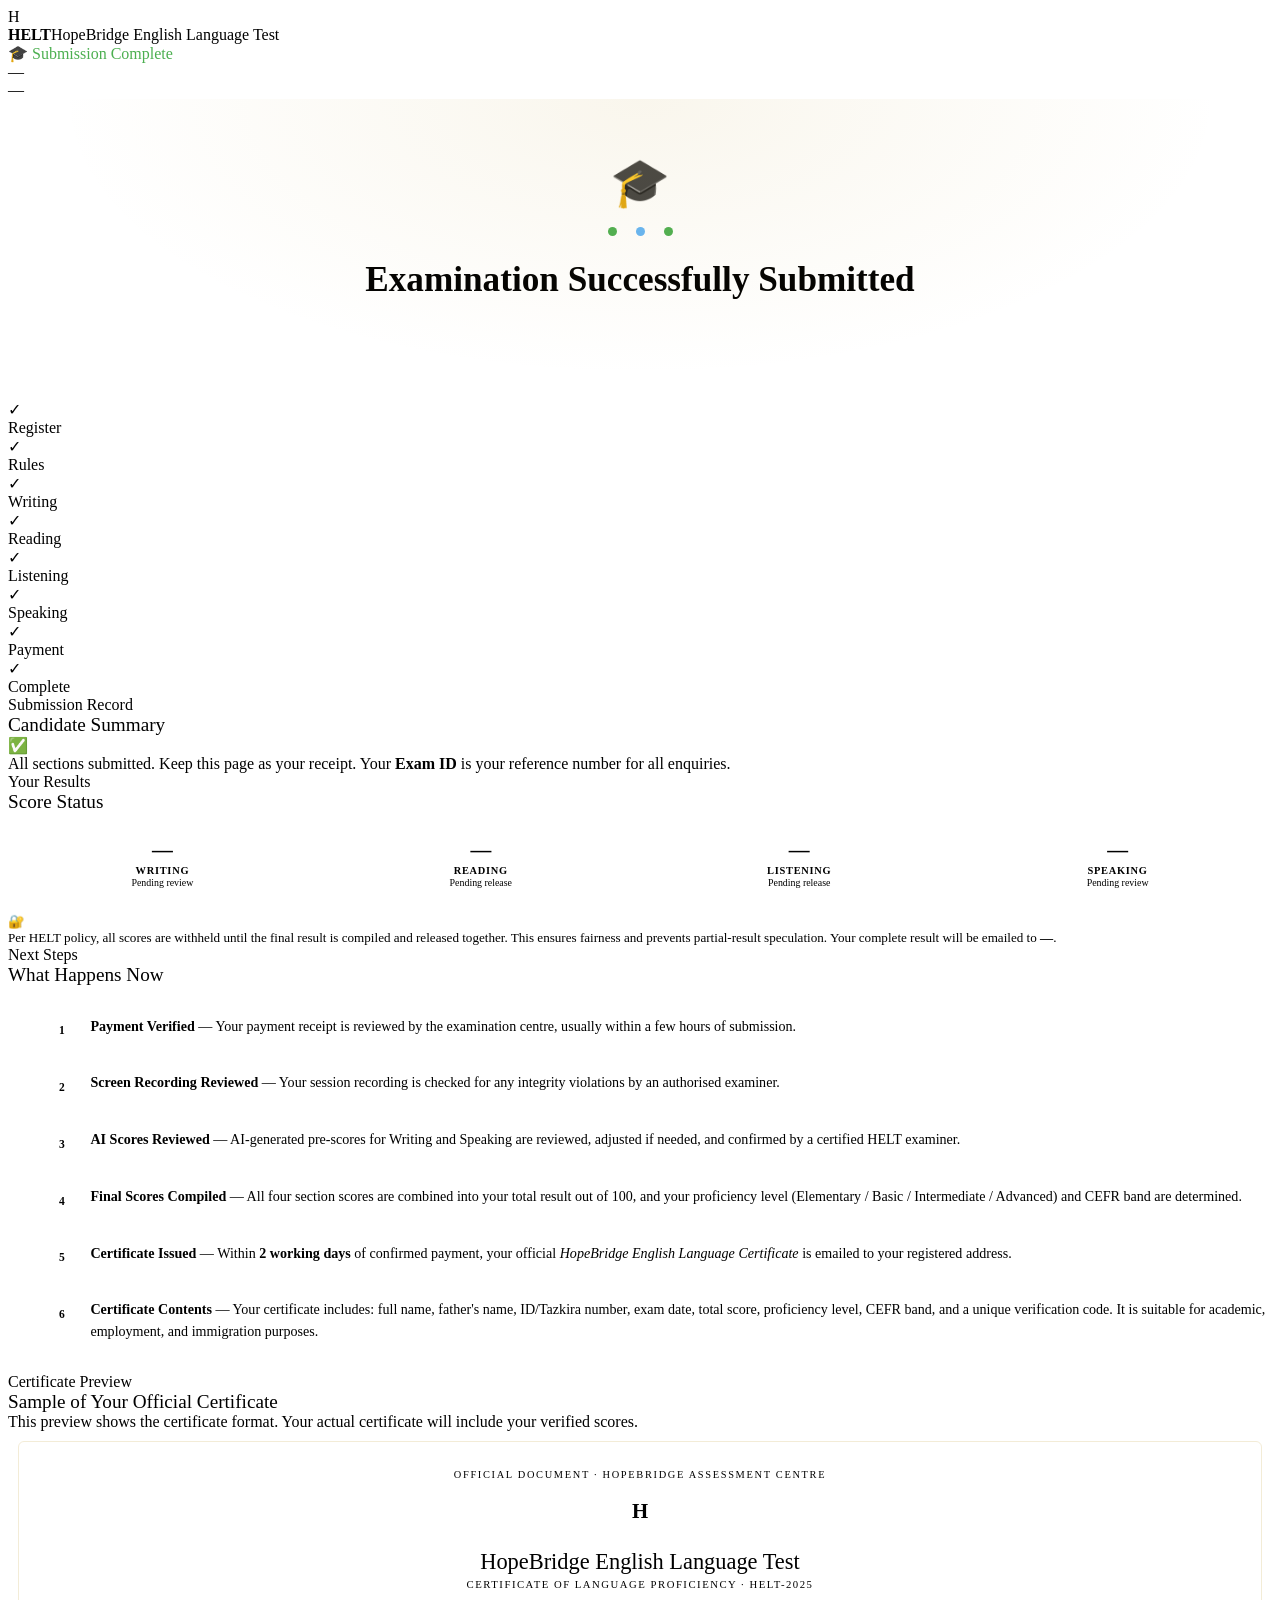
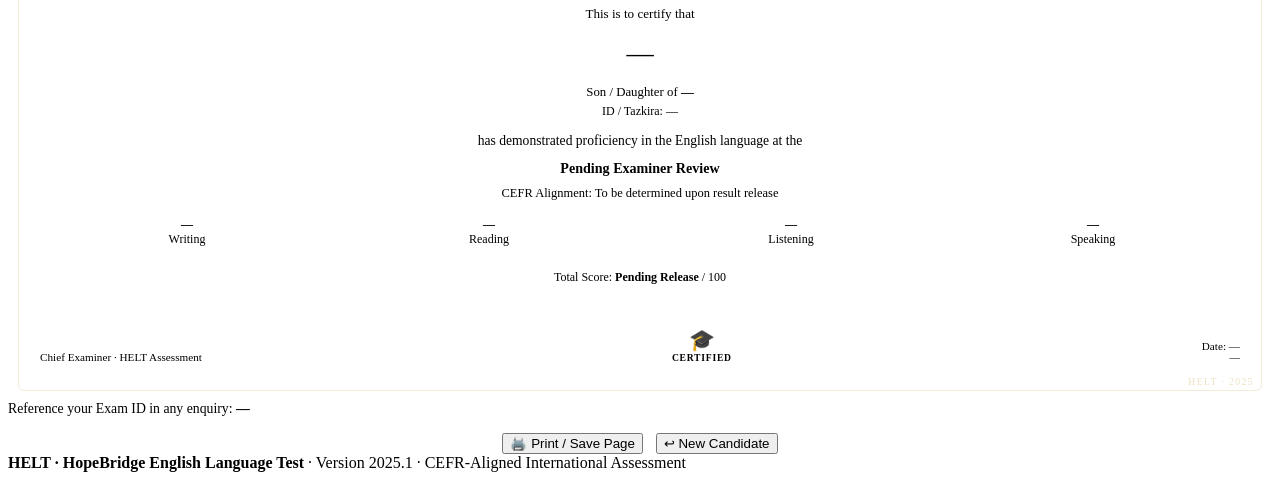
==== complete.html @ 93f9d71b "Add files via upload" ====
<!DOCTYPE html>
<html lang="en">
<head>
<meta charset="UTF-8"/><meta name="viewport" content="width=device-width,initial-scale=1"/>
<title>Submission Complete — HELT</title>
<link rel="stylesheet" href="css/style.css"/>
<style>
/* Hero */
.complete-hero{
  background:linear-gradient(160deg, var(--ink) 0%, #0D2A50 100%);
  padding:3.5rem 2rem 2.5rem;
  text-align:center;
  position:relative;
  overflow:hidden;
}
.complete-hero::before{
  content:'';
  position:absolute;
  inset:0;
  background:radial-gradient(ellipse at 50% 0%, rgba(200,168,75,.1) 0%, transparent 65%);
  pointer-events:none;
}
.complete-hero h1{
  font-family:var(--font-d);
  font-size:2.2rem;
  color:var(--gold);
  margin-bottom:.4rem;
}
.complete-hero p{color:rgba(255,255,255,.6);max-width:520px;margin:0 auto;font-size:.9rem;line-height:1.7;}

/* Confetti dots */
.confetti{display:flex;gap:5px;justify-content:center;margin:1rem 0 .5rem;}
.cf{width:9px;height:9px;border-radius:50%;animation:cf 2s ease-in-out infinite;}
.cf:nth-child(1){background:var(--gold);animation-delay:0s;}
.cf:nth-child(2){background:#4CAF50;animation-delay:.15s;}
.cf:nth-child(3){background:var(--gold-2);animation-delay:.3s;}
.cf:nth-child(4){background:#64B5F6;animation-delay:.45s;}
.cf:nth-child(5){background:var(--gold);animation-delay:.6s;}
.cf:nth-child(6){background:#4CAF50;animation-delay:.75s;}
.cf:nth-child(7){background:var(--gold-2);animation-delay:.9s;}
@keyframes cf{0%,100%{transform:translateY(0) scale(1);}50%{transform:translateY(-14px) scale(.8);}}

/* Summary rows */
.sum-row{display:flex;justify-content:space-between;align-items:center;padding:.62rem 0;border-bottom:1px solid var(--border-2);font-size:.88rem;}
.sum-row:last-child{border:none;}
.sum-key{color:var(--muted);}
.sum-val{font-weight:600;color:var(--ink);font-family:var(--font-m);font-size:.84rem;}

/* What's next */
.next-list{list-style:none;}
.next-item{display:flex;gap:.9rem;padding:.85rem 0;border-bottom:1px solid var(--border-2);font-size:.88rem;line-height:1.55;}
.next-item:last-child{border:none;}
.step-n{width:28px;height:28px;border-radius:50%;background:var(--ink);color:var(--gold);font-size:.72rem;font-weight:700;display:flex;align-items:center;justify-content:center;flex-shrink:0;margin-top:.1rem;font-family:var(--font-m);}

/* Certificate */
.cert-wrap{
  border:3px solid var(--gold);
  border-radius:var(--r-lg);
  padding:2.4rem 2rem;
  text-align:center;
  background:linear-gradient(135deg,var(--ivory) 0%,var(--white) 100%);
  position:relative;
  overflow:hidden;
}
.cert-wrap::before{content:'';position:absolute;inset:10px;border:1px solid rgba(200,168,75,.22);border-radius:6px;pointer-events:none;}
.cert-wrap::after{content:'HELT · 2025';position:absolute;bottom:14px;right:18px;font-size:.6rem;color:rgba(200,168,75,.35);letter-spacing:.15em;font-family:var(--font-m);}
.cert-name-line{font-family:var(--font-d);font-size:1.7rem;color:var(--ink);border-bottom:2px solid var(--gold);display:inline-block;padding-bottom:.2rem;margin:.5rem 0;}
.cert-sig-line{width:90px;height:1px;background:var(--text);margin:.3rem auto .15rem;}

/* Score grid (hidden values) */
.score-grid{display:grid;grid-template-columns:repeat(4,1fr);gap:.6rem;margin:1rem 0;}
.sg-item{text-align:center;padding:.6rem .3rem;background:var(--ivory);border:1px solid var(--border-2);border-radius:var(--r);}
.sg-val{font-family:var(--font-d);font-size:1.3rem;font-weight:700;color:var(--muted);}
.sg-lbl{font-size:.65rem;text-transform:uppercase;letter-spacing:.07em;color:var(--muted);font-weight:600;margin-top:.15rem;}
.sg-note{font-size:.62rem;color:var(--warn);margin-top:.1rem;}
</style>
</head>
<body>

<header class="h-bar">
  <div class="h-logo">
    <div class="h-logo-img"><img src="assets/logo.svg" alt="HELT Logo" onerror="this.src='assets/logo.png';this.onerror=function(){this.style.display='none';this.parentElement.querySelector('.logo-placeholder').style.display='flex';};"/><div class="logo-placeholder" style="display:none;">H</div></div>
    <div class="h-title"><strong>HELT</strong><span>HopeBridge English Language Test</span></div>
  </div>
  <div class="h-center" style="color:#4CAF50;">🎓 Submission Complete</div>
  <div class="h-right"><div class="h-name" id="hdr-name">—</div><div class="h-id" id="hdr-id">—</div></div>
</header>

<!-- HERO -->
<div class="complete-hero">
  <div style="font-size:3rem;margin-bottom:.5rem;">🎓</div>
  <div class="confetti">
    <div class="cf"></div><div class="cf"></div><div class="cf"></div><div class="cf"></div>
    <div class="cf"></div><div class="cf"></div><div class="cf"></div>
  </div>
  <h1>Examination Successfully Submitted</h1>
  <p style="margin-top:.7rem;">Your responses, recordings, and payment proof have all been received. You will be contacted at your registered email within <strong style="color:var(--gold);">two working days</strong>.</p>
</div>

<div class="wrap">
  <div class="steps">
    <div class="step done"><div class="step-dot">✓</div><div class="step-lbl">Register</div></div>
    <div class="step done"><div class="step-dot">✓</div><div class="step-lbl">Rules</div></div>
    <div class="step done"><div class="step-dot">✓</div><div class="step-lbl">Writing</div></div>
    <div class="step done"><div class="step-dot">✓</div><div class="step-lbl">Reading</div></div>
    <div class="step done"><div class="step-dot">✓</div><div class="step-lbl">Listening</div></div>
    <div class="step done"><div class="step-dot">✓</div><div class="step-lbl">Speaking</div></div>
    <div class="step done"><div class="step-dot">✓</div><div class="step-lbl">Payment</div></div>
    <div class="step active"><div class="step-dot">✓</div><div class="step-lbl">Complete</div></div>
  </div>

  <!-- SUBMISSION SUMMARY -->
  <div class="card mb3">
    <div class="s-label">Submission Record</div>
    <div class="s-title" style="font-size:1.2rem;">Candidate Summary</div>
    <div class="divider"></div>
    <div id="sum-rows"></div>
    <div class="alert alert-green mt2">
      <span class="alert-icon">✅</span>
      <div>All sections submitted. Keep this page as your receipt. Your <strong>Exam ID</strong> is your reference number for all enquiries.</div>
    </div>
  </div>

  <!-- SCORE NOTE -->
  <div class="card mb3">
    <div class="s-label">Your Results</div>
    <div class="s-title" style="font-size:1.2rem;">Score Status</div>
    <div class="divider"></div>
    <div class="score-grid">
      <div class="sg-item"><div class="sg-val">—</div><div class="sg-lbl">Writing</div><div class="sg-note">Pending review</div></div>
      <div class="sg-item"><div class="sg-val">—</div><div class="sg-lbl">Reading</div><div class="sg-note">Pending release</div></div>
      <div class="sg-item"><div class="sg-val">—</div><div class="sg-lbl">Listening</div><div class="sg-note">Pending release</div></div>
      <div class="sg-item"><div class="sg-val">—</div><div class="sg-lbl">Speaking</div><div class="sg-note">Pending review</div></div>
    </div>
    <div class="alert alert-gold" style="font-size:.82rem;">
      <span class="alert-icon">🔐</span>
      <div>Per HELT policy, all scores are withheld until the final result is compiled and released together. This ensures fairness and prevents partial-result speculation. Your complete result will be emailed to <strong id="email-display">—</strong>.</div>
    </div>
  </div>

  <!-- WHAT HAPPENS NEXT -->
  <div class="card mb3">
    <div class="s-label">Next Steps</div>
    <div class="s-title" style="font-size:1.2rem;">What Happens Now</div>
    <div class="divider"></div>
    <ul class="next-list">
      <li class="next-item"><div class="step-n">1</div><div><strong>Payment Verified</strong> — Your payment receipt is reviewed by the examination centre, usually within a few hours of submission.</div></li>
      <li class="next-item"><div class="step-n">2</div><div><strong>Screen Recording Reviewed</strong> — Your session recording is checked for any integrity violations by an authorised examiner.</div></li>
      <li class="next-item"><div class="step-n">3</div><div><strong>AI Scores Reviewed</strong> — AI-generated pre-scores for Writing and Speaking are reviewed, adjusted if needed, and confirmed by a certified HELT examiner.</div></li>
      <li class="next-item"><div class="step-n">4</div><div><strong>Final Scores Compiled</strong> — All four section scores are combined into your total result out of 100, and your proficiency level (Elementary / Basic / Intermediate / Advanced) and CEFR band are determined.</div></li>
      <li class="next-item"><div class="step-n">5</div><div><strong>Certificate Issued</strong> — Within <strong>2 working days</strong> of confirmed payment, your official <em>HopeBridge English Language Certificate</em> is emailed to your registered address.</div></li>
      <li class="next-item"><div class="step-n">6</div><div><strong>Certificate Contents</strong> — Your certificate includes: full name, father's name, ID/Tazkira number, exam date, total score, proficiency level, CEFR band, and a unique verification code. It is suitable for academic, employment, and immigration purposes.</div></li>
    </ul>
  </div>

  <!-- CERTIFICATE PREVIEW -->
  <div class="card mb3">
    <div class="s-label">Certificate Preview</div>
    <div class="s-title" style="font-size:1.2rem;">Sample of Your Official Certificate</div>
    <div class="s-sub">This preview shows the certificate format. Your actual certificate will include your verified scores.</div>
    <div class="divider"></div>

    <div class="cert-wrap">
      <div style="font-size:.65rem;letter-spacing:.16em;text-transform:uppercase;color:var(--gold);margin-bottom:.4rem;">Official Document · HopeBridge Assessment Centre</div>

      <!-- Logo space in cert -->
      <div style="width:50px;height:50px;border:2px solid var(--gold);border-radius:50%;display:flex;align-items:center;justify-content:center;margin:0 auto .8rem;overflow:hidden;background:var(--gold-pale);">
        <img src="assets/logo.png" alt="HELT" style="width:100%;height:100%;object-fit:contain;" onerror="this.style.display='none';this.parentElement.innerHTML='<span style=\'font-family:var(--font-d);font-size:1.3rem;font-weight:700;color:var(--ink);\'>H</span>';"/>
      </div>

      <div style="font-family:var(--font-d);font-size:1.4rem;color:var(--ink);margin-bottom:.2rem;">HopeBridge English Language Test</div>
      <div style="font-size:.67rem;text-transform:uppercase;letter-spacing:.14em;color:var(--gold);margin-bottom:1rem;">Certificate of Language Proficiency · HELT-2025</div>

      <div style="font-size:.82rem;color:var(--muted);margin-bottom:.5rem;">This is to certify that</div>
      <div class="cert-name-line" id="cert-name">—</div>
      <div style="font-size:.8rem;color:var(--muted);margin:.25rem 0;">Son / Daughter of <strong id="cert-father">—</strong></div>
      <div style="font-size:.75rem;color:var(--muted);margin-bottom:.9rem;">ID / Tazkira: <span id="cert-id" style="font-family:var(--font-m);">—</span></div>

      <div style="font-size:.85rem;color:var(--text);margin-bottom:.4rem;">has demonstrated proficiency in the English language at the</div>
      <div style="display:inline-block;background:var(--gold-pale);border:1px solid var(--gold);border-radius:20px;padding:.28rem 1.1rem;font-size:.88rem;font-weight:700;color:var(--ink);margin-bottom:.3rem;">Pending Examiner Review</div>
      <div style="font-size:.78rem;color:var(--muted);margin-bottom:1rem;">CEFR Alignment: To be determined upon result release</div>

      <!-- Score grid in cert (all hidden) -->
      <div style="display:grid;grid-template-columns:repeat(4,1fr);gap:.5rem;margin:1rem 0;font-size:.75rem;">
        <div style="text-align:center;"><div style="font-weight:700;color:var(--muted);">—</div><div style="color:var(--muted);">Writing</div></div>
        <div style="text-align:center;"><div style="font-weight:700;color:var(--muted);">—</div><div style="color:var(--muted);">Reading</div></div>
        <div style="text-align:center;"><div style="font-weight:700;color:var(--muted);">—</div><div style="color:var(--muted);">Listening</div></div>
        <div style="text-align:center;"><div style="font-weight:700;color:var(--muted);">—</div><div style="color:var(--muted);">Speaking</div></div>
      </div>
      <div style="background:var(--ivory);border:1px solid var(--border-2);border-radius:var(--r);padding:.45rem;font-size:.75rem;color:var(--muted);margin-bottom:1.2rem;">Total Score: <strong>Pending Release</strong> / 100</div>

      <div style="display:flex;justify-content:space-between;align-items:flex-end;border-top:1px solid var(--border-2);padding-top:1rem;font-size:.7rem;color:var(--muted);">
        <div>
          <div class="cert-sig-line"></div>
          <div>Chief Examiner · HELT Assessment</div>
        </div>
        <div style="text-align:center;"><div style="font-size:1.3rem;">🎓</div><div style="font-size:.6rem;letter-spacing:.08em;font-weight:700;">CERTIFIED</div></div>
        <div style="text-align:right;">
          <div>Date: <span id="cert-date">—</span></div>
          <div style="font-family:var(--font-m);font-size:.65rem;" id="cert-eid">—</div>
        </div>
      </div>
    </div>
  </div>

  <!-- ACTIONS -->
  <div class="card tc no-print">
    <div style="font-size:.86rem;color:var(--muted);margin-bottom:1rem;">
      Reference your Exam ID in any enquiry: <strong style="font-family:var(--font-m);color:var(--ink);" id="final-eid">—</strong>
    </div>
    <div style="display:flex;gap:.8rem;justify-content:center;flex-wrap:wrap;">
      <button class="btn btn-outline" onclick="window.print()">🖨️ Print / Save Page</button>
      <button class="btn btn-primary" onclick="restart()">↩ New Candidate</button>
    </div>
  </div>
</div>

<footer class="footer">
  <strong>HELT · HopeBridge English Language Test</strong> · Version 2025.1 · CEFR-Aligned International Assessment<br>
  <span style="font-size:.67rem;color:rgba(255,255,255,.25);">All examination data is handled in accordance with applicable data protection regulations.</span>
</footer>

<script src="js/utils.js"></script>
<script>
const c=getCandidate();
document.getElementById('hdr-name').textContent=c.fullName||'—';
document.getElementById('hdr-id').textContent=c.examId||'—';
document.getElementById('email-display').textContent=c.email||'—';
document.getElementById('cert-name').textContent=c.fullName||'—';
document.getElementById('cert-father').textContent=c.fatherName||'—';
document.getElementById('cert-id').textContent=c.idNumber||'—';
document.getElementById('cert-date').textContent=new Date().toLocaleDateString('en-GB');
document.getElementById('cert-eid').textContent=c.examId||'—';
document.getElementById('final-eid').textContent=c.examId||'—';

// Summary rows
const rows=[
  ['Candidate Name',   c.fullName||'—'],
  ["Father's Name",    c.fatherName||'—'],
  ['Email Address',    c.email||'—'],
  ['ID / Tazkira',     c.idNumber||'—'],
  ['Exam ID',          c.examId||'—'],
  ['Question Set',     `Set ${S.get('qSetIdx',0)===0?'A':S.get('qSetIdx',0)===1?'B':'C'}`],
  ['Writing',          'Submitted — Pending examiner review'],
  ['Reading',          'Submitted — Score withheld until final result'],
  ['Listening',        'Submitted — Score withheld until final result'],
  ['Speaking (2 tasks)','Submitted — Pending examiner review'],
  ['Payment Method',   S.get('payMethod','')==='ghazanfar'?'Ghazanfar Bank':'AFpay / HesabPay'],
  ['Screen Recording', S.get('screenRecorded')?'Submitted':'Browser permission not granted'],
  ['Submitted At',     new Date().toLocaleString('en-GB',{timeZone:'Asia/Kabul'})+' AFT'],
];

const cont=document.getElementById('sum-rows');
rows.forEach(([k,v])=>{
  const d=document.createElement('div');
  d.className='sum-row';
  d.innerHTML=`<span class="sum-key">${k}</span><span class="sum-val">${v}</span>`;
  cont.appendChild(d);
});

function restart(){
  if(confirm('Clear all exam data and register a new candidate?')){
    sessionStorage.clear();
    window.location.href='index.html';
  }
}
</script>
</body>
</html>
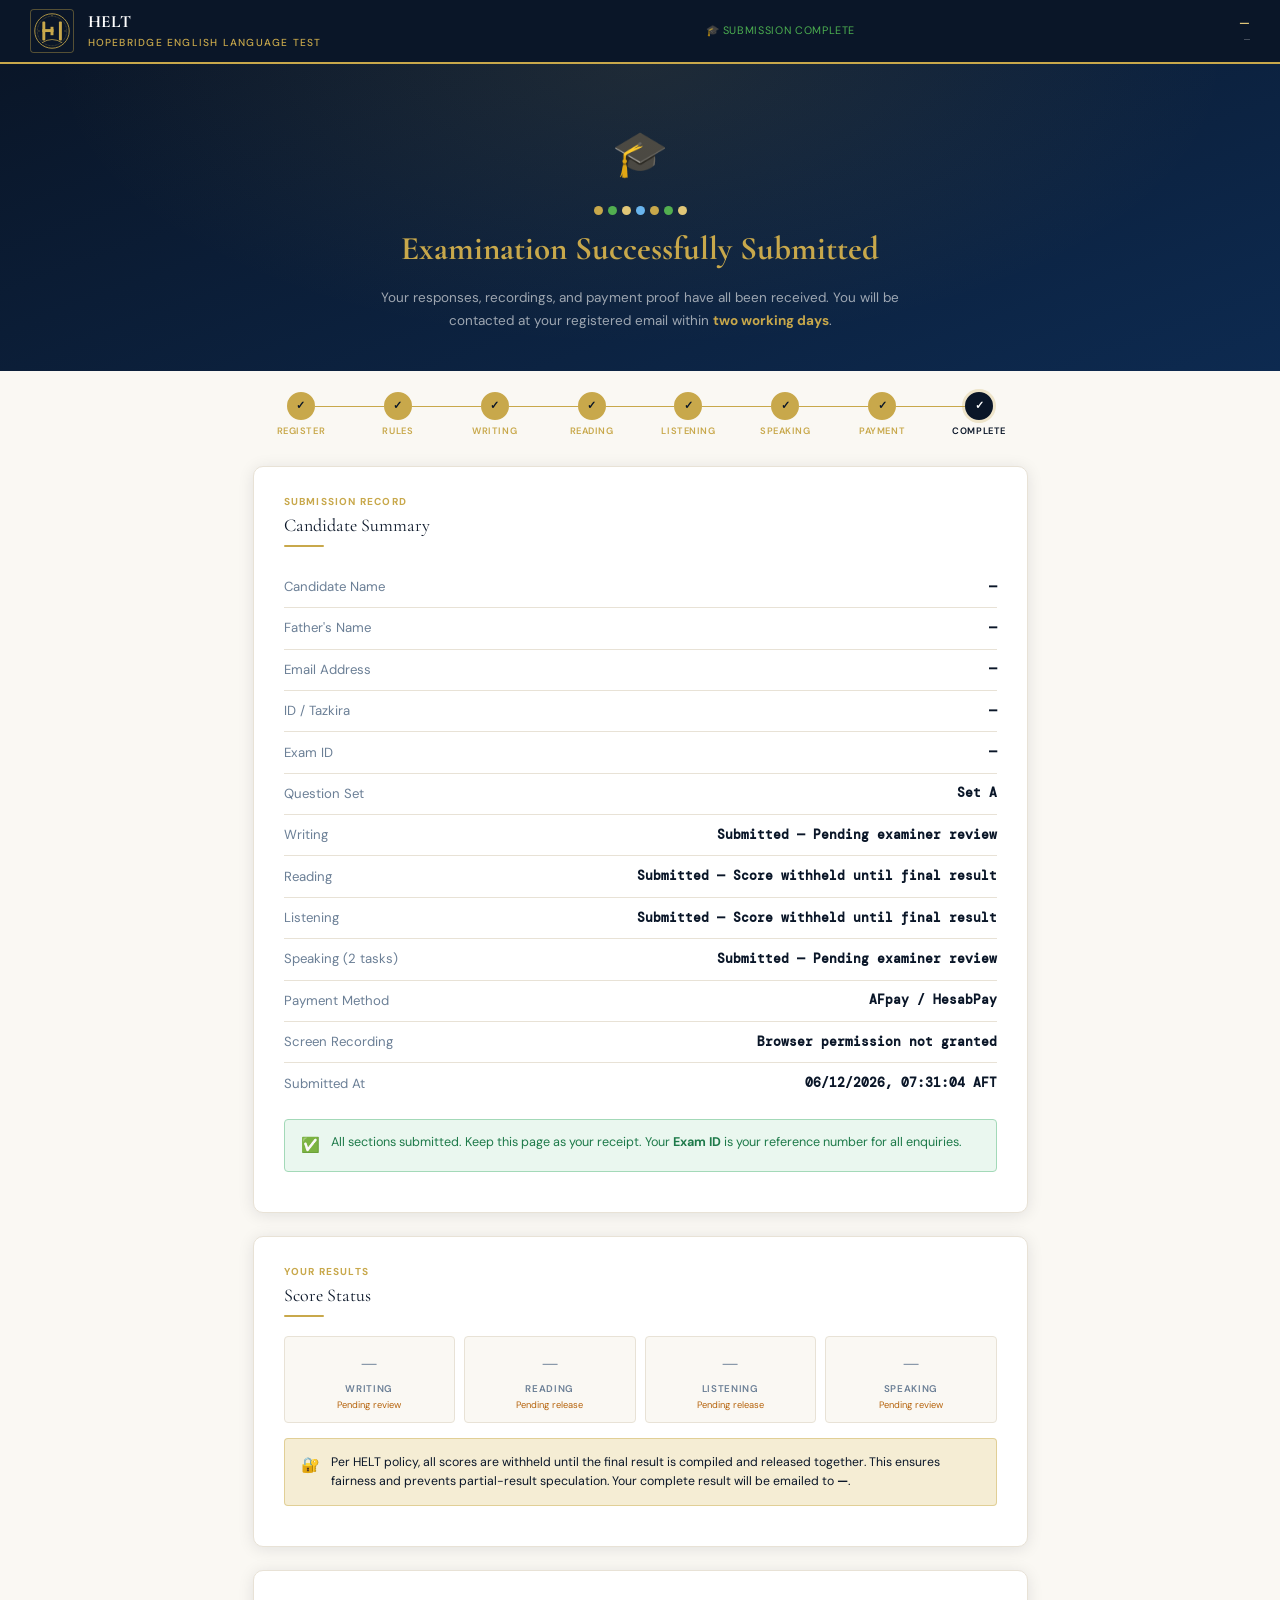
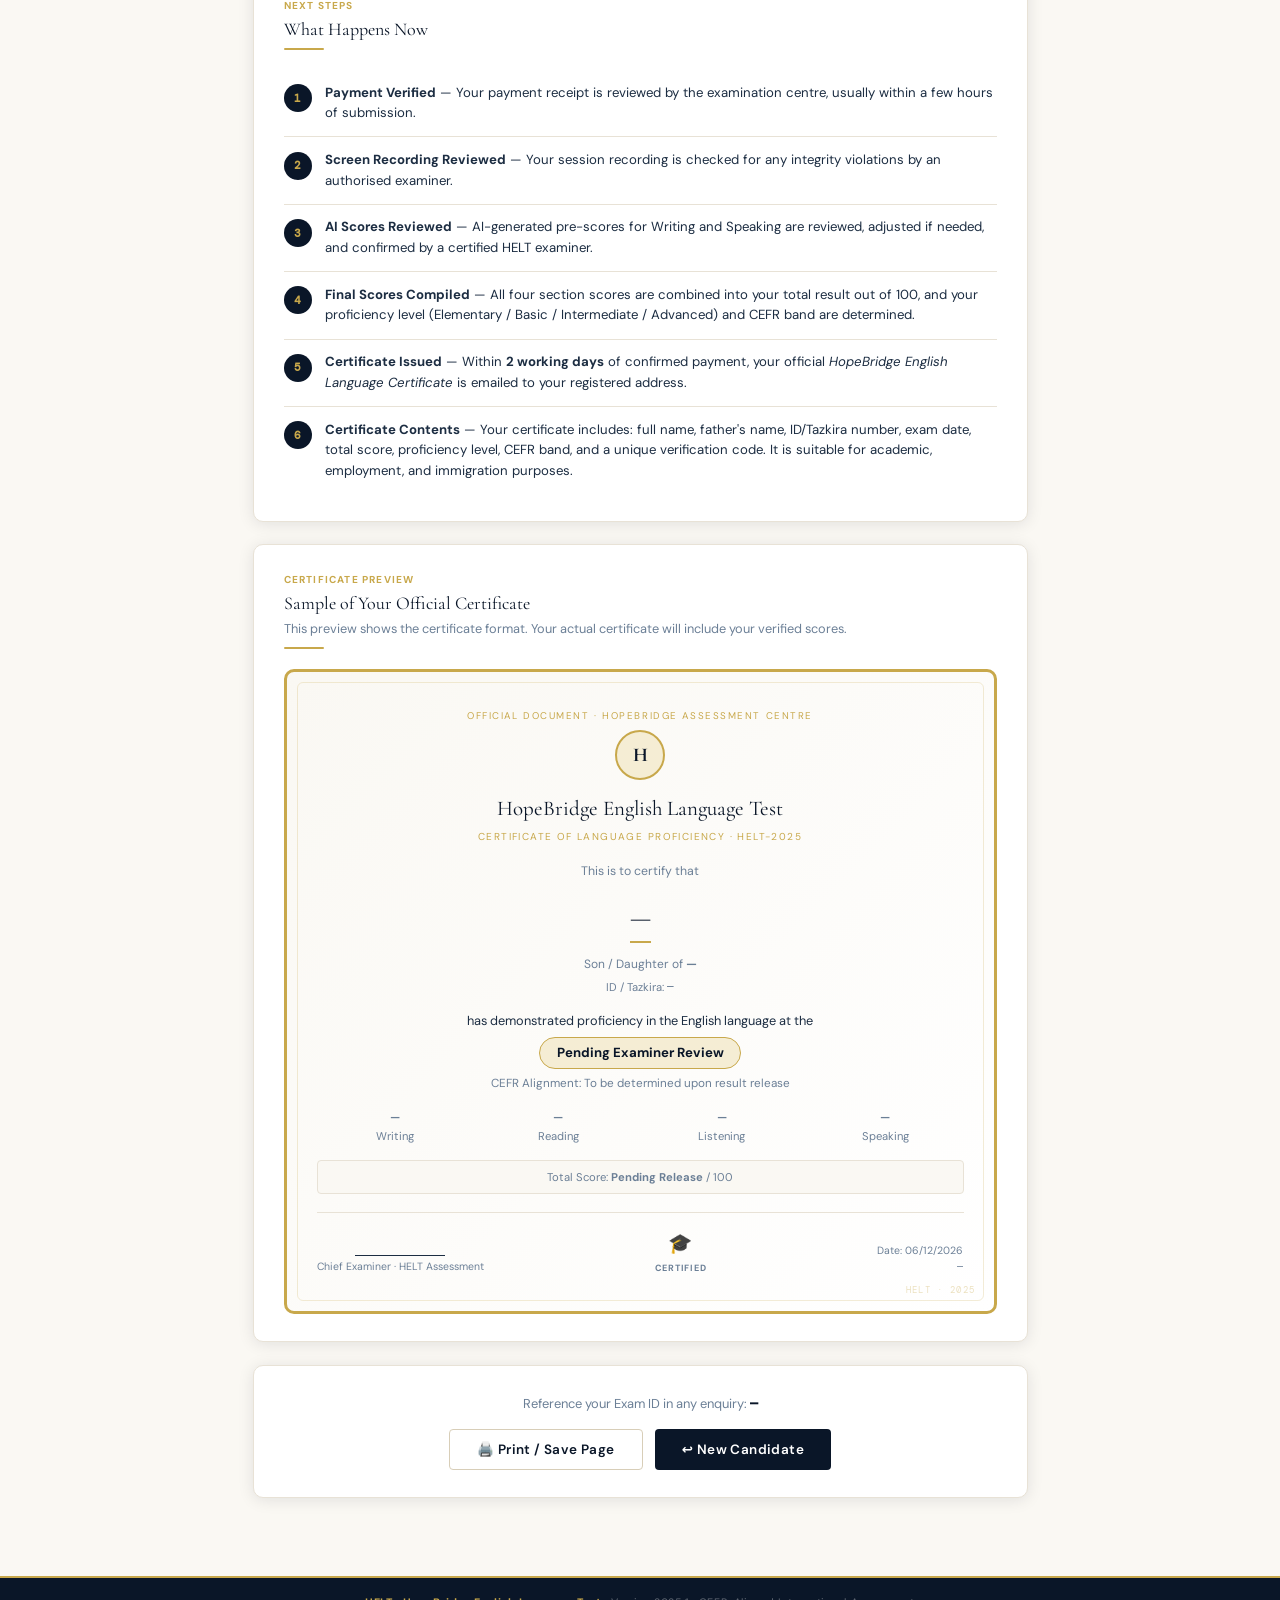
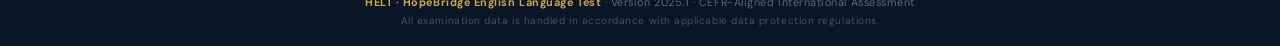
==== commit 2fdf2be3: "Update complete.html" ====
--- a/complete.html
+++ b/complete.html
@@ -3,7 +3,7 @@
 <head>
 <meta charset="UTF-8"/><meta name="viewport" content="width=device-width,initial-scale=1"/>
 <title>Submission Complete — HELT</title>
-<link rel="stylesheet" href="css/style.css"/>
+<link rel="stylesheet" href="style.css"/>
 <style>
 /* Hero */
 .complete-hero{
@@ -79,7 +79,7 @@
 
 <header class="h-bar">
   <div class="h-logo">
-    <div class="h-logo-img"><img src="assets/logo.svg" alt="HELT Logo" onerror="this.src='assets/logo.png';this.onerror=function(){this.style.display='none';this.parentElement.querySelector('.logo-placeholder').style.display='flex';};"/><div class="logo-placeholder" style="display:none;">H</div></div>
+    <div class="h-logo-img"><img src="logo.svg" alt="HELT Logo" onerror="this.src='assets/logo.png';this.onerror=function(){this.style.display='none';this.parentElement.querySelector('.logo-placeholder').style.display='flex';};"/><div class="logo-placeholder" style="display:none;">H</div></div>
     <div class="h-title"><strong>HELT</strong><span>HopeBridge English Language Test</span></div>
   </div>
   <div class="h-center" style="color:#4CAF50;">🎓 Submission Complete</div>
@@ -220,7 +220,7 @@
   <span style="font-size:.67rem;color:rgba(255,255,255,.25);">All examination data is handled in accordance with applicable data protection regulations.</span>
 </footer>
 
-<script src="js/utils.js"></script>
+<script src="utils.js"></script>
 <script>
 const c=getCandidate();
 document.getElementById('hdr-name').textContent=c.fullName||'—';
--- a/style.css
+++ b/style.css
@@ -0,0 +1,907 @@
+@import url('https://fonts.googleapis.com/css2?family=Cormorant+Garamond:ital,wght@0,400;0,600;0,700;1,400&family=DM+Sans:wght@300;400;500;600&family=DM+Mono:wght@400;500&display=swap');
+
+:root {
+  --ink:        #0A1628;
+  --ink-2:      #12243D;
+  --ink-3:      #1A3055;
+  --gold:       #C8A84B;
+  --gold-2:     #E2C87A;
+  --gold-pale:  #F5EDD4;
+  --ivory:      #FAF8F3;
+  --white:      #FFFFFF;
+  --text:       #1C2D42;
+  --muted:      #6B7F96;
+  --border:     #D8CEB8;
+  --border-2:   #E8E2D6;
+  --ok:         #1E7A4A;
+  --err:        #9B2316;
+  --warn:       #B5620A;
+  --r:          4px;
+  --r-lg:       10px;
+  --sh:         0 2px 16px rgba(10,22,40,.10);
+  --sh-lg:      0 8px 40px rgba(10,22,40,.16);
+  --sh-xl:      0 20px 60px rgba(10,22,40,.22);
+  --tr:         .18s ease;
+  --font-d:     'Cormorant Garamond', Georgia, serif;
+  --font-b:     'DM Sans', system-ui, sans-serif;
+  --font-m:     'DM Mono', 'Courier New', monospace;
+}
+
+*, *::before, *::after { box-sizing: border-box; margin: 0; padding: 0; }
+html { font-size: 15px; scroll-behavior: smooth; }
+
+body {
+  font-family: var(--font-b);
+  background: var(--ivory);
+  color: var(--text);
+  min-height: 100vh;
+  line-height: 1.65;
+  -webkit-font-smoothing: antialiased;
+}
+
+::-webkit-scrollbar { width: 5px; }
+::-webkit-scrollbar-track { background: transparent; }
+::-webkit-scrollbar-thumb { background: var(--gold); border-radius: 3px; }
+
+/* ─── HEADER ───────────────────────────────────────────────── */
+.h-bar {
+  background: var(--ink);
+  border-bottom: 2px solid var(--gold);
+  display: grid;
+  grid-template-columns: auto 1fr auto;
+  align-items: center;
+  gap: 1.2rem;
+  padding: 0 2rem;
+  min-height: 64px;
+  position: sticky;
+  top: 0;
+  z-index: 200;
+}
+
+.h-logo {
+  display: flex;
+  align-items: center;
+  gap: .9rem;
+}
+
+.h-logo-img {
+  width: 44px;
+  height: 44px;
+  object-fit: contain;
+  border-radius: 4px;
+  border: 1.5px solid rgba(200,168,75,.35);
+  background: rgba(200,168,75,.07);
+  display: flex;
+  align-items: center;
+  justify-content: center;
+  overflow: hidden;
+  flex-shrink: 0;
+}
+
+.h-logo-img img { width: 100%; height: 100%; object-fit: contain; }
+.h-logo-img .logo-placeholder {
+  font-family: var(--font-d);
+  font-size: 1.3rem;
+  font-weight: 700;
+  color: var(--gold);
+  letter-spacing: -.02em;
+}
+
+.h-title { line-height: 1.2; }
+.h-title strong {
+  display: block;
+  font-family: var(--font-d);
+  font-size: 1.15rem;
+  font-weight: 700;
+  color: var(--white);
+  letter-spacing: .01em;
+}
+.h-title span {
+  font-size: .68rem;
+  color: var(--gold);
+  letter-spacing: .12em;
+  text-transform: uppercase;
+  font-weight: 500;
+}
+
+.h-center {
+  text-align: center;
+  font-size: .72rem;
+  color: rgba(255,255,255,.4);
+  letter-spacing: .06em;
+  text-transform: uppercase;
+}
+
+.h-right {
+  text-align: right;
+  font-size: .72rem;
+  color: rgba(255,255,255,.45);
+  line-height: 1.5;
+}
+.h-right .h-name { color: var(--gold-2); font-weight: 600; font-size: .8rem; }
+.h-right .h-id   { font-family: var(--font-m); font-size: .67rem; color: rgba(255,255,255,.3); }
+
+/* ─── TIMER BAR ────────────────────────────────────────────── */
+.t-bar {
+  background: var(--ink-2);
+  border-bottom: 1px solid rgba(200,168,75,.2);
+  display: flex;
+  align-items: center;
+  justify-content: space-between;
+  padding: .5rem 2rem;
+  gap: 1.5rem;
+  position: sticky;
+  top: 64px;
+  z-index: 199;
+}
+
+.t-section {
+  display: flex;
+  align-items: center;
+  gap: .6rem;
+  font-size: .72rem;
+  color: rgba(255,255,255,.45);
+  letter-spacing: .06em;
+  text-transform: uppercase;
+  font-weight: 500;
+}
+.t-section-dot {
+  width: 6px; height: 6px;
+  border-radius: 50%;
+  background: var(--gold);
+  flex-shrink: 0;
+}
+
+.t-timer {
+  display: flex;
+  flex-direction: column;
+  align-items: center;
+}
+.t-label {
+  font-size: .58rem;
+  letter-spacing: .1em;
+  text-transform: uppercase;
+  color: rgba(255,255,255,.3);
+  margin-bottom: .1rem;
+}
+.t-value {
+  font-family: var(--font-m);
+  font-size: 1.5rem;
+  color: var(--white);
+  letter-spacing: .06em;
+  font-weight: 500;
+  line-height: 1;
+}
+.t-value.warn   { color: #FFB347; }
+.t-value.danger { color: #FF5C5C; animation: blink .7s infinite; }
+
+.t-info {
+  font-size: .7rem;
+  color: rgba(255,255,255,.3);
+  text-align: right;
+  line-height: 1.6;
+}
+
+.t-progress {
+  height: 2px;
+  background: rgba(255,255,255,.07);
+  overflow: hidden;
+}
+.t-progress-fill {
+  height: 100%;
+  background: linear-gradient(90deg, var(--gold), var(--gold-2));
+  transition: width 1s linear;
+}
+
+@keyframes blink { 0%,100%{opacity:1} 50%{opacity:.4} }
+
+/* ─── STEP TRACKER ─────────────────────────────────────────── */
+.steps {
+  display: flex;
+  align-items: center;
+  gap: 0;
+  padding: 1.4rem 0 1.8rem;
+  overflow-x: auto;
+}
+
+.step {
+  display: flex;
+  flex-direction: column;
+  align-items: center;
+  gap: .3rem;
+  flex: 1;
+  min-width: 72px;
+  position: relative;
+}
+
+.step:not(:last-child)::after {
+  content: '';
+  position: absolute;
+  top: 14px;
+  left: calc(50% + 14px);
+  right: calc(-50% + 14px);
+  height: 1.5px;
+  background: var(--border-2);
+}
+.step.done:not(:last-child)::after { background: var(--gold); }
+
+.step-dot {
+  width: 28px; height: 28px;
+  border-radius: 50%;
+  border: 2px solid var(--border);
+  background: var(--ivory);
+  display: flex;
+  align-items: center;
+  justify-content: center;
+  font-size: .72rem;
+  font-weight: 700;
+  color: var(--muted);
+  z-index: 1;
+  position: relative;
+  transition: all var(--tr);
+  font-family: var(--font-m);
+}
+.step.done   .step-dot { background: var(--gold); border-color: var(--gold); color: var(--ink); }
+.step.active .step-dot { background: var(--ink);  border-color: var(--ink);  color: var(--white); box-shadow: 0 0 0 3px rgba(200,168,75,.25); }
+
+.step-lbl {
+  font-size: .62rem;
+  font-weight: 600;
+  letter-spacing: .06em;
+  text-transform: uppercase;
+  color: var(--muted);
+  text-align: center;
+}
+.step.active .step-lbl { color: var(--ink); }
+.step.done   .step-lbl { color: var(--gold); }
+
+/* ─── LAYOUT ────────────────────────────────────────────────── */
+.wrap   { max-width: 820px;  margin: 0 auto; padding: 0 1.5rem 4rem; }
+.wrap-w { max-width: 1020px; margin: 0 auto; padding: 0 1.5rem 4rem; }
+
+/* ─── CARD ──────────────────────────────────────────────────── */
+.card {
+  background: var(--white);
+  border: 1px solid var(--border-2);
+  border-radius: var(--r-lg);
+  box-shadow: var(--sh);
+  padding: 1.8rem 2rem;
+  margin-bottom: 1.2rem;
+}
+.card-sm { padding: 1.2rem 1.5rem; }
+.card-dark {
+  background: var(--ink);
+  border-color: rgba(200,168,75,.15);
+  color: var(--white);
+}
+
+/* ─── HERO BAND ─────────────────────────────────────────────── */
+.hero-band {
+  background: linear-gradient(135deg, var(--ink) 0%, var(--ink-3) 100%);
+  border-radius: var(--r-lg);
+  padding: 2.2rem 2.4rem;
+  margin-bottom: 1.2rem;
+  position: relative;
+  overflow: hidden;
+  border: 1px solid rgba(200,168,75,.15);
+}
+.hero-band::after {
+  content: '';
+  position: absolute;
+  inset: 0;
+  background: radial-gradient(ellipse at 80% -20%, rgba(200,168,75,.1) 0%, transparent 60%);
+  pointer-events: none;
+}
+.hero-band h2 {
+  font-family: var(--font-d);
+  font-size: 1.7rem;
+  color: var(--white);
+  margin-bottom: .3rem;
+}
+.hero-band p { color: rgba(255,255,255,.6); font-size: .88rem; max-width: 500px; }
+.hero-band .chip {
+  display: inline-flex;
+  align-items: center;
+  gap: .4rem;
+  background: rgba(200,168,75,.12);
+  border: 1px solid rgba(200,168,75,.35);
+  color: var(--gold-2);
+  font-size: .67rem;
+  letter-spacing: .1em;
+  text-transform: uppercase;
+  font-weight: 600;
+  padding: .22rem .75rem;
+  border-radius: 20px;
+  margin-bottom: .8rem;
+}
+
+/* ─── FORM ──────────────────────────────────────────────────── */
+.fg { margin-bottom: 1.3rem; }
+
+.fl {
+  display: block;
+  font-size: .72rem;
+  font-weight: 600;
+  letter-spacing: .07em;
+  text-transform: uppercase;
+  color: var(--ink-2);
+  margin-bottom: .4rem;
+}
+.fl .req { color: var(--err); margin-left: .2rem; }
+
+.fi, .fsel, .fta {
+  width: 100%;
+  padding: .7rem .95rem;
+  border: 1.5px solid var(--border);
+  border-radius: var(--r);
+  font-family: var(--font-b);
+  font-size: .92rem;
+  color: var(--text);
+  background: var(--ivory);
+  outline: none;
+  transition: border-color var(--tr), box-shadow var(--tr), background var(--tr);
+}
+.fi:focus, .fsel:focus, .fta:focus {
+  border-color: var(--gold);
+  box-shadow: 0 0 0 3px rgba(200,168,75,.13);
+  background: var(--white);
+}
+.fi.err { border-color: var(--err); box-shadow: 0 0 0 3px rgba(155,35,22,.09); }
+.fta { resize: vertical; min-height: 100px; }
+.ferr { font-size: .75rem; color: var(--err); margin-top: .28rem; display: none; }
+.ferr.show { display: block; }
+
+/* ─── BUTTONS ───────────────────────────────────────────────── */
+.btn {
+  display: inline-flex;
+  align-items: center;
+  justify-content: center;
+  gap: .45rem;
+  padding: .72rem 1.8rem;
+  border: none;
+  border-radius: var(--r);
+  font-family: var(--font-b);
+  font-size: .9rem;
+  font-weight: 600;
+  letter-spacing: .03em;
+  cursor: pointer;
+  transition: all var(--tr);
+  text-decoration: none;
+  white-space: nowrap;
+}
+.btn-primary { background: var(--ink); color: var(--white); }
+.btn-primary:hover { background: var(--ink-3); transform: translateY(-1px); box-shadow: var(--sh); }
+.btn-gold { background: var(--gold); color: var(--ink); }
+.btn-gold:hover { background: var(--gold-2); transform: translateY(-1px); box-shadow: 0 6px 20px rgba(200,168,75,.3); }
+.btn-outline { background: transparent; color: var(--ink); border: 1.5px solid var(--border); }
+.btn-outline:hover { border-color: var(--gold); color: var(--gold); }
+.btn-ghost { background: rgba(255,255,255,.06); color: var(--white); border: 1px solid rgba(255,255,255,.12); }
+.btn-ghost:hover { background: rgba(255,255,255,.11); }
+.btn:disabled { opacity: .45; pointer-events: none; }
+.btn-lg { padding: .88rem 2.4rem; font-size: .98rem; }
+.btn-full { width: 100%; }
+
+/* ─── ALERT / INFO BOX ──────────────────────────────────────── */
+.alert {
+  display: flex;
+  gap: .7rem;
+  align-items: flex-start;
+  padding: .9rem 1.1rem;
+  border-radius: var(--r);
+  font-size: .84rem;
+  line-height: 1.55;
+  margin-bottom: .9rem;
+}
+.alert-icon { font-size: 1rem; flex-shrink: 0; margin-top: .05rem; }
+.alert-gold  { background: var(--gold-pale);  border: 1px solid rgba(200,168,75,.45); color: var(--ink); }
+.alert-blue  { background: #EEF3FB;           border: 1px solid #BDD0EC; color: var(--ink); }
+.alert-red   { background: #FDF0EE;           border: 1px solid #E8B0A8; color: var(--err); }
+.alert-green { background: #EAF7EF;           border: 1px solid #A3D9B8; color: var(--ok);  }
+.alert-dark  { background: rgba(255,255,255,.05); border: 1px solid rgba(255,255,255,.1); color: rgba(255,255,255,.8); }
+
+/* ─── SECTION LABEL / HEADING ───────────────────────────────── */
+.s-label {
+  font-size: .67rem;
+  font-weight: 700;
+  letter-spacing: .12em;
+  text-transform: uppercase;
+  color: var(--gold);
+  margin-bottom: .3rem;
+}
+.s-title {
+  font-family: var(--font-d);
+  font-size: 1.6rem;
+  color: var(--ink);
+  line-height: 1.2;
+}
+.s-sub {
+  font-size: .85rem;
+  color: var(--muted);
+  margin-top: .2rem;
+}
+.divider {
+  width: 40px; height: 2px;
+  background: var(--gold);
+  border-radius: 1px;
+  margin: .55rem 0 1.3rem;
+}
+
+/* ─── BADGE ─────────────────────────────────────────────────── */
+.badge {
+  display: inline-flex;
+  align-items: center;
+  gap: .3rem;
+  padding: .2rem .65rem;
+  border-radius: 20px;
+  font-size: .67rem;
+  font-weight: 700;
+  letter-spacing: .07em;
+  text-transform: uppercase;
+}
+.badge-gold  { background: var(--gold-pale); color: var(--ink);  border: 1px solid rgba(200,168,75,.5); }
+.badge-ink   { background: var(--ink);       color: var(--white); }
+.badge-green { background: #EAF7EF;          color: var(--ok);   border: 1px solid #A3D9B8; }
+.badge-red   { background: #FDF0EE;          color: var(--err);  border: 1px solid #E8B0A8; }
+
+/* ─── MCQ ───────────────────────────────────────────────────── */
+.mcq { display: flex; flex-direction: column; gap: .55rem; }
+
+.mcq-opt {
+  display: flex;
+  align-items: flex-start;
+  gap: .85rem;
+  padding: .82rem 1rem;
+  border: 1.5px solid var(--border-2);
+  border-radius: var(--r);
+  cursor: pointer;
+  transition: all var(--tr);
+  user-select: none;
+  background: var(--white);
+}
+.mcq-opt:hover { border-color: var(--gold); background: #FFFDF5; }
+.mcq-opt.sel  { border-color: var(--ink); background: var(--ink); color: var(--white); }
+.mcq-opt.sel .opt-k { background: var(--gold); color: var(--ink); border-color: var(--gold); }
+.mcq-opt input { display: none; }
+
+.opt-k {
+  width: 26px; height: 26px;
+  border-radius: 50%;
+  border: 1.5px solid var(--border);
+  background: var(--ivory);
+  display: flex;
+  align-items: center;
+  justify-content: center;
+  font-size: .72rem;
+  font-weight: 700;
+  flex-shrink: 0;
+  color: var(--ink);
+  font-family: var(--font-m);
+  transition: all var(--tr);
+}
+
+/* ─── PASSAGE ───────────────────────────────────────────────── */
+.passage {
+  background: var(--ivory);
+  border: 1px solid var(--border-2);
+  border-left: 3px solid var(--gold);
+  border-radius: 0 var(--r) var(--r) 0;
+  padding: 1.4rem 1.7rem;
+  font-size: .9rem;
+  line-height: 1.85;
+  max-height: 360px;
+  overflow-y: auto;
+  color: var(--text);
+}
+
+/* ─── RECORDING UI ──────────────────────────────────────────── */
+.rec-stage {
+  background: linear-gradient(160deg, var(--ink) 0%, #0D2545 100%);
+  border-radius: var(--r-lg);
+  padding: 2.2rem 2rem;
+  text-align: center;
+  color: var(--white);
+  border: 1px solid rgba(200,168,75,.15);
+  position: relative;
+  overflow: hidden;
+}
+.rec-stage::before {
+  content: '';
+  position: absolute;
+  top: -40px; right: -40px;
+  width: 200px; height: 200px;
+  border-radius: 50%;
+  background: radial-gradient(circle, rgba(200,168,75,.07) 0%, transparent 70%);
+  pointer-events: none;
+}
+
+.rec-ring {
+  width: 100px; height: 100px;
+  margin: 1rem auto;
+  position: relative;
+}
+.rec-ring svg { transform: rotate(-90deg); }
+.rec-ring .r-bg   { fill: none; stroke: rgba(255,255,255,.08); stroke-width: 7; }
+.rec-ring .r-fill { fill: none; stroke: var(--gold); stroke-width: 7; stroke-linecap: round;
+                    stroke-dasharray: 264; stroke-dashoffset: 264; transition: stroke-dashoffset .4s ease; }
+.rec-ring .r-fill.sp { stroke: #FF5C5C; }
+.rec-ring .r-val {
+  position: absolute; top: 50%; left: 50%;
+  transform: translate(-50%,-50%);
+  font-family: var(--font-m); font-size: 1.5rem;
+  font-weight: 500; color: var(--white); line-height: 1;
+}
+
+.wave { display: flex; align-items: center; justify-content: center; gap: 3px; height: 36px; margin: .6rem 0; }
+.wb   { width: 3px; background: var(--gold); border-radius: 2px; height: 5px; transition: height .1s; }
+.wb.live { animation: wv 1s ease-in-out infinite; }
+.wb:nth-child(1){animation-delay:0s} .wb:nth-child(2){animation-delay:.08s}
+.wb:nth-child(3){animation-delay:.16s} .wb:nth-child(4){animation-delay:.24s}
+.wb:nth-child(5){animation-delay:.32s} .wb:nth-child(6){animation-delay:.4s}
+.wb:nth-child(7){animation-delay:.32s} .wb:nth-child(8){animation-delay:.24s}
+.wb:nth-child(9){animation-delay:.16s} .wb:nth-child(10){animation-delay:.08s}
+.wb:nth-child(11){animation-delay:0s} .wb:nth-child(12){animation-delay:.08s}
+.wb:nth-child(13){animation-delay:.16s} .wb:nth-child(14){animation-delay:.24s}
+.wb:nth-child(15){animation-delay:.08s}
+@keyframes wv { 0%,100%{height:5px} 50%{height:26px} }
+
+/* ─── AUDIO PLAYER ──────────────────────────────────────────── */
+.audio-stage {
+  background: linear-gradient(160deg, var(--ink) 0%, var(--ink-3) 100%);
+  border-radius: var(--r-lg);
+  padding: 2rem;
+  text-align: center;
+  color: var(--white);
+  border: 1px solid rgba(200,168,75,.15);
+  margin-bottom: 1.2rem;
+}
+
+.play-btn {
+  width: 72px; height: 72px;
+  border-radius: 50%;
+  background: var(--gold);
+  border: none;
+  color: var(--ink);
+  font-size: 1.7rem;
+  cursor: pointer;
+  transition: all var(--tr);
+  display: inline-flex;
+  align-items: center;
+  justify-content: center;
+  box-shadow: 0 4px 20px rgba(200,168,75,.35);
+  margin: .8rem auto;
+}
+.play-btn:hover:not(:disabled) { transform: scale(1.07); background: var(--gold-2); }
+.play-btn:disabled { opacity: .4; cursor: not-allowed; transform: none; }
+
+.listen-progress { height: 3px; background: rgba(255,255,255,.1); border-radius: 2px; margin: .7rem 0; overflow: hidden; }
+.listen-progress-fill { height: 100%; background: var(--gold); width: 0%; transition: width .3s linear; }
+
+.play-counter {
+  display: inline-flex;
+  align-items: center;
+  gap: .4rem;
+  background: rgba(200,168,75,.12);
+  border: 1px solid rgba(200,168,75,.25);
+  border-radius: 20px;
+  padding: .25rem .85rem;
+  font-size: .72rem;
+  color: var(--gold-2);
+  letter-spacing: .06em;
+  font-weight: 600;
+  margin-top: .5rem;
+}
+
+/* ─── SELFIE / CAM ──────────────────────────────────────────── */
+.cam-box {
+  border: 2px dashed var(--border);
+  border-radius: var(--r-lg);
+  padding: 1.5rem;
+  text-align: center;
+  background: var(--ivory);
+  transition: border-color var(--tr);
+}
+.cam-box:hover { border-color: var(--gold); }
+
+#selfie-video {
+  max-width: 320px; width: 100%;
+  border-radius: var(--r);
+  border: 2px solid var(--border);
+  display: none;
+  margin: 0 auto;
+}
+#selfie-preview {
+  max-width: 320px; width: 100%;
+  border-radius: var(--r);
+  border: 2px solid var(--gold);
+  display: none;
+  margin: .5rem auto;
+}
+.cam-controls { display: flex; gap: .7rem; justify-content: center; flex-wrap: wrap; margin-top: .8rem; }
+
+/* ─── UPLOAD ZONE ───────────────────────────────────────────── */
+.upload-zone {
+  border: 2px dashed var(--border);
+  border-radius: var(--r-lg);
+  padding: 2rem;
+  text-align: center;
+  cursor: pointer;
+  transition: all var(--tr);
+  background: var(--ivory);
+}
+.upload-zone:hover { border-color: var(--gold); background: var(--gold-pale); }
+.upload-zone.has-file { border-color: var(--ok); background: #EAF7EF; border-style: solid; }
+
+/* ─── PAYMENT CARDS ─────────────────────────────────────────── */
+.pay-cards { display: grid; grid-template-columns: 1fr 1fr; gap: 1rem; }
+.pay-card {
+  border: 2px solid var(--border-2);
+  border-radius: var(--r-lg);
+  padding: 1.4rem;
+  cursor: pointer;
+  text-align: center;
+  transition: all var(--tr);
+  background: var(--white);
+}
+.pay-card:hover { border-color: var(--gold); background: #FFFDF5; }
+.pay-card.sel   { border-color: var(--ink); background: #F0F4F9; }
+.pay-card .pi   { font-size: 2rem; margin-bottom: .5rem; }
+.pay-card .pn   { font-weight: 700; color: var(--ink); font-size: .92rem; }
+.pay-card .ps   { font-size: .76rem; color: var(--muted); margin-top: .15rem; }
+
+.pay-detail { display: none; margin-top: .8rem; }
+.pay-detail.show { display: block; }
+
+.bank-num {
+  font-family: var(--font-m);
+  font-size: 1.35rem;
+  color: var(--ink);
+  background: var(--ivory);
+  border: 2px solid var(--gold);
+  border-radius: var(--r);
+  padding: .5rem 1.2rem;
+  display: inline-block;
+  letter-spacing: .06em;
+}
+
+/* ─── Q NAV DOTS ────────────────────────────────────────────── */
+.q-dots { display: flex; gap: .45rem; flex-wrap: wrap; margin-bottom: 1rem; }
+.q-dot {
+  width: 30px; height: 30px;
+  border-radius: 50%;
+  border: 2px solid var(--border-2);
+  background: var(--ivory);
+  display: flex; align-items: center; justify-content: center;
+  font-size: .72rem; font-weight: 700; color: var(--muted);
+  font-family: var(--font-m);
+  transition: all var(--tr);
+}
+.q-dot.ans { background: var(--ink); border-color: var(--ink); color: var(--white); }
+.q-dot.cur { border-color: var(--gold); color: var(--gold); }
+
+/* ─── TABLE ─────────────────────────────────────────────────── */
+.tbl { width: 100%; border-collapse: collapse; font-size: .86rem; }
+.tbl th {
+  background: var(--ink); color: var(--gold);
+  padding: .65rem 1rem; text-align: left;
+  font-size: .67rem; letter-spacing: .08em; text-transform: uppercase; font-weight: 700;
+}
+.tbl td { padding: .72rem 1rem; border-bottom: 1px solid var(--border-2); }
+.tbl tr:nth-child(even) td { background: var(--ivory); }
+.tbl .total td { font-weight: 700; background: var(--gold-pale) !important; border-top: 2px solid var(--gold); }
+.tbl th:first-child { border-radius: var(--r) 0 0 0; }
+.tbl th:last-child  { border-radius: 0 var(--r) 0 0; }
+
+/* ─── LEVEL BANDS ───────────────────────────────────────────── */
+.bands { display: grid; grid-template-columns: repeat(4,1fr); gap: .7rem; }
+.band  { border-radius: var(--r); padding: .85rem; text-align: center; border: 1px solid var(--border-2); }
+.band .bv { font-family: var(--font-d); font-size: 1.25rem; font-weight: 700; }
+.band .bl { font-size: .67rem; text-transform: uppercase; letter-spacing: .07em; font-weight: 700; margin-top: .15rem; }
+.band .bc { font-size: .65rem; color: var(--muted); }
+
+/* ─── SECTION INTRO ─────────────────────────────────────────── */
+.sec-intro { text-align: center; padding: 2.5rem 1rem 1.5rem; }
+.sec-intro .big-icon { font-size: 3.5rem; margin-bottom: .8rem; }
+.sec-intro h2 { font-family: var(--font-d); font-size: 1.9rem; color: var(--ink); margin-bottom: .3rem; }
+.sec-intro p  { color: var(--muted); max-width: 440px; margin: 0 auto 1.5rem; font-size: .88rem; }
+
+.sec-meta { display: flex; justify-content: center; gap: 2rem; margin-bottom: 1.8rem; }
+.sm-item .sv { font-family: var(--font-d); font-size: 1.5rem; color: var(--ink); font-weight: 700; }
+.sm-item .sl { font-size: .65rem; text-transform: uppercase; letter-spacing: .08em; color: var(--muted); font-weight: 600; }
+
+/* ─── MODAL ─────────────────────────────────────────────────── */
+.modal-bg {
+  position: fixed; inset: 0;
+  background: rgba(10,22,40,.7);
+  backdrop-filter: blur(4px);
+  z-index: 800;
+  display: flex; align-items: center; justify-content: center;
+  padding: 1rem;
+}
+.modal-box {
+  background: var(--white);
+  border-radius: var(--r-lg);
+  padding: 2rem 2.2rem;
+  max-width: 460px; width: 100%;
+  box-shadow: var(--sh-xl);
+  border-top: 3px solid var(--gold);
+}
+.modal-title { font-family: var(--font-d); font-size: 1.3rem; color: var(--ink); margin-bottom: .9rem; }
+
+/* ─── LOADING ───────────────────────────────────────────────── */
+#loading {
+  position: fixed; inset: 0;
+  background: rgba(10,22,40,.75);
+  backdrop-filter: blur(6px);
+  z-index: 9999;
+  display: none;
+  flex-direction: column;
+  align-items: center; justify-content: center;
+  gap: 1rem;
+}
+#loading.show { display: flex; }
+.spin {
+  width: 44px; height: 44px;
+  border: 3px solid rgba(255,255,255,.15);
+  border-top-color: var(--gold);
+  border-radius: 50%;
+  animation: spin 1s linear infinite;
+}
+#loading p { color: var(--white); font-size: .88rem; letter-spacing: .04em; }
+@keyframes spin { to { transform: rotate(360deg); } }
+
+/* ─── SECURITY BADGE ────────────────────────────────────────── */
+.sec-badge {
+  display: inline-flex;
+  align-items: center;
+  gap: .4rem;
+  background: rgba(30,122,74,.1);
+  border: 1px solid rgba(30,122,74,.25);
+  border-radius: 20px;
+  padding: .22rem .75rem;
+  font-size: .67rem;
+  font-weight: 700;
+  letter-spacing: .08em;
+  text-transform: uppercase;
+  color: var(--ok);
+}
+
+/* ─── RULES LIST ────────────────────────────────────────────── */
+.rules-list { list-style: none; }
+.rules-list li {
+  display: flex;
+  gap: .9rem;
+  padding: .85rem 0;
+  border-bottom: 1px solid var(--border-2);
+  font-size: .88rem;
+  line-height: 1.55;
+  align-items: flex-start;
+}
+.rules-list li:last-child { border-bottom: none; }
+.rule-n {
+  width: 24px; height: 24px;
+  border-radius: 50%;
+  background: var(--ink);
+  color: var(--gold);
+  font-size: .7rem;
+  font-weight: 700;
+  display: flex; align-items: center; justify-content: center;
+  flex-shrink: 0; margin-top: .1rem;
+  font-family: var(--font-m);
+}
+
+/* ─── GRID HELPERS ──────────────────────────────────────────── */
+.g2 { display: grid; grid-template-columns: 1fr 1fr; gap: 1rem; }
+.g3 { display: grid; grid-template-columns: repeat(3,1fr); gap: .8rem; }
+.g4 { display: grid; grid-template-columns: repeat(4,1fr); gap: .8rem; }
+
+/* ─── CONFIRM CHECKS ────────────────────────────────────────── */
+.chk-row { display: flex; gap: .7rem; align-items: flex-start; margin-bottom: .85rem; }
+.chk-row input[type=checkbox] { width: 17px; height: 17px; margin-top: .18rem; accent-color: var(--ink); flex-shrink: 0; cursor: pointer; }
+.chk-row label { font-size: .88rem; line-height: 1.5; cursor: pointer; }
+
+/* ─── WORD COUNT ────────────────────────────────────────────── */
+.wc-bar { font-family: var(--font-m); font-size: .74rem; color: var(--muted); text-align: right; margin-top: .3rem; }
+.wc-bar.warn { color: var(--warn); }
+.wc-bar.ok   { color: var(--ok); }
+
+/* ─── CERT PREVIEW ──────────────────────────────────────────── */
+.cert {
+  border: 3px solid var(--gold);
+  border-radius: var(--r-lg);
+  padding: 2.5rem 2.2rem;
+  text-align: center;
+  background: linear-gradient(135deg, var(--ivory) 0%, var(--white) 100%);
+  position: relative;
+  overflow: hidden;
+}
+.cert::before {
+  content: '';
+  position: absolute;
+  inset: 10px;
+  border: 1px solid rgba(200,168,75,.25);
+  border-radius: 6px;
+  pointer-events: none;
+}
+
+/* ─── UTILS ─────────────────────────────────────────────────── */
+.tc { text-align: center; }
+.tr { text-align: right; }
+.hidden { display: none !important; }
+.mt1 { margin-top: .5rem; }
+.mt2 { margin-top: 1rem; }
+.mt3 { margin-top: 1.5rem; }
+.mb1 { margin-bottom: .5rem; }
+.mb2 { margin-bottom: 1rem; }
+.mb3 { margin-bottom: 1.5rem; }
+
+/* ─── FOOTER ────────────────────────────────────────────────── */
+.footer {
+  background: var(--ink);
+  border-top: 2px solid var(--gold);
+  color: rgba(255,255,255,.35);
+  text-align: center;
+  padding: 1.1rem;
+  font-size: .72rem;
+  letter-spacing: .05em;
+}
+.footer strong { color: var(--gold); }
+
+/* ─── RESPONSIVE ────────────────────────────────────────────── */
+@media (max-width: 680px) {
+  .g2, .g3, .g4 { grid-template-columns: 1fr; }
+  .bands { grid-template-columns: 1fr 1fr; }
+  .pay-cards { grid-template-columns: 1fr; }
+  .wrap, .wrap-w { padding: 0 1rem 3rem; }
+  .h-bar { padding: 0 1rem; gap: .8rem; }
+  .h-center { display: none; }
+  .t-bar { padding: .5rem 1rem; }
+  .card { padding: 1.3rem 1.2rem; }
+}
+
+@media print { .no-print { display: none !important; } }
+
+/* ─── WRITING TOOLBAR ───────────────────────────────────────── */
+.wtb {
+  display: flex;
+  justify-content: space-between;
+  align-items: center;
+  background: var(--ivory);
+  border: 1px solid var(--border-2);
+  border-bottom: none;
+  border-radius: var(--r) var(--r) 0 0;
+  padding: .45rem .85rem;
+  font-size: .75rem;
+  color: var(--muted);
+}
+.wtb-area {
+  border-radius: 0 0 var(--r) var(--r) !important;
+  border-top: none !important;
+  min-height: 260px;
+}
+
+/* ─── SCREEN RECORD INDICATOR ───────────────────────────────── */
+.rec-indicator {
+  position: fixed;
+  top: 70px;
+  right: 12px;
+  background: rgba(155,35,22,.92);
+  color: var(--white);
+  font-size: .67rem;
+  font-weight: 700;
+  letter-spacing: .08em;
+  padding: .22rem .65rem;
+  border-radius: 20px;
+  z-index: 999;
+  display: flex;
+  align-items: center;
+  gap: .35rem;
+  text-transform: uppercase;
+  backdrop-filter: blur(4px);
+  box-shadow: 0 2px 8px rgba(155,35,22,.4);
+}
+.rec-dot {
+  width: 6px; height: 6px;
+  border-radius: 50%;
+  background: var(--white);
+  animation: blink .9s infinite;
+}
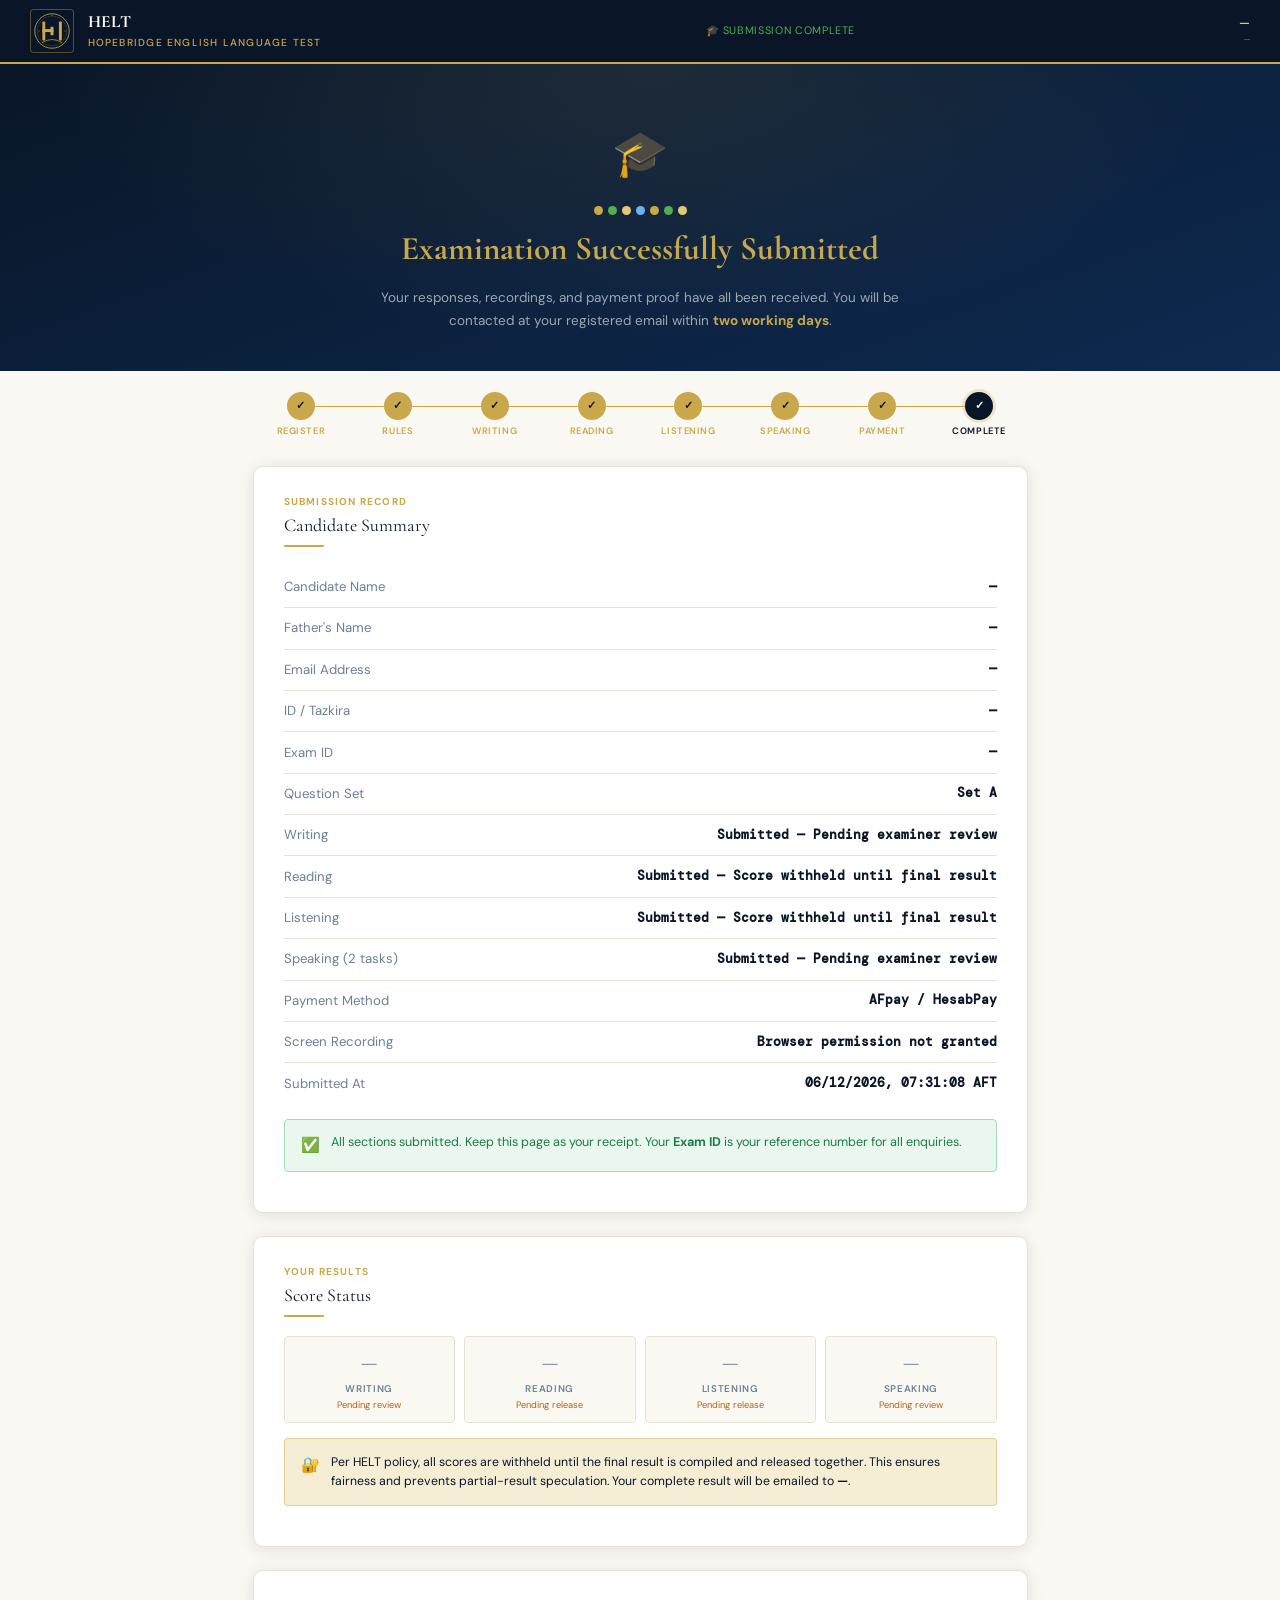
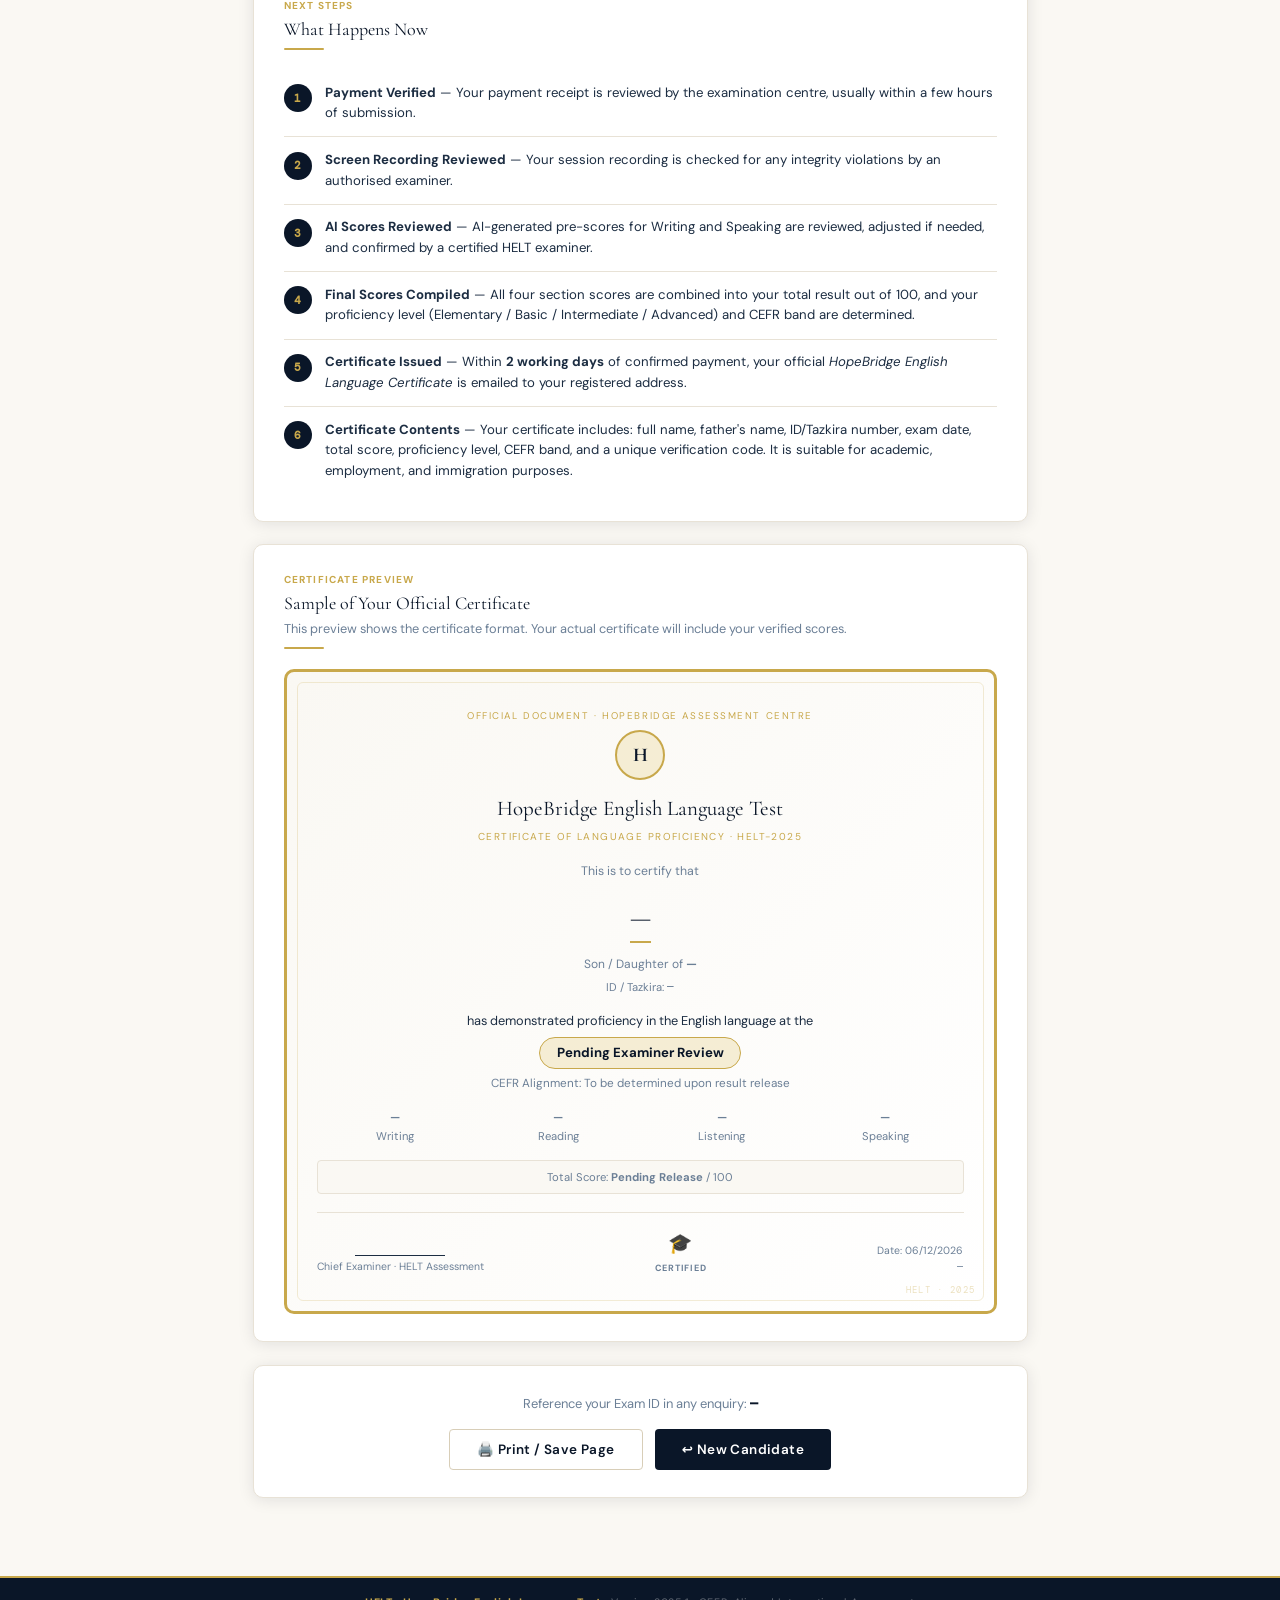
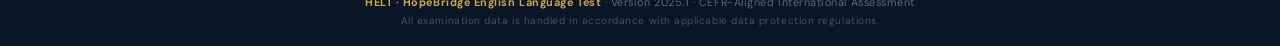
==== commit 9229dce5: "Update complete.html" ====
--- a/complete.html
+++ b/complete.html
@@ -79,7 +79,7 @@
 
 <header class="h-bar">
   <div class="h-logo">
-    <div class="h-logo-img"><img src="logo.svg" alt="HELT Logo" onerror="this.src='assets/logo.png';this.onerror=function(){this.style.display='none';this.parentElement.querySelector('.logo-placeholder').style.display='flex';};"/><div class="logo-placeholder" style="display:none;">H</div></div>
+    <div class="h-logo-img"><img src="logo.svg" alt="HELT Logo" onerror="this.src='logo.png';this.onerror=function(){this.style.display='none';this.parentElement.querySelector('.logo-placeholder').style.display='flex';};"/><div class="logo-placeholder" style="display:none;">H</div></div>
     <div class="h-title"><strong>HELT</strong><span>HopeBridge English Language Test</span></div>
   </div>
   <div class="h-center" style="color:#4CAF50;">🎓 Submission Complete</div>
